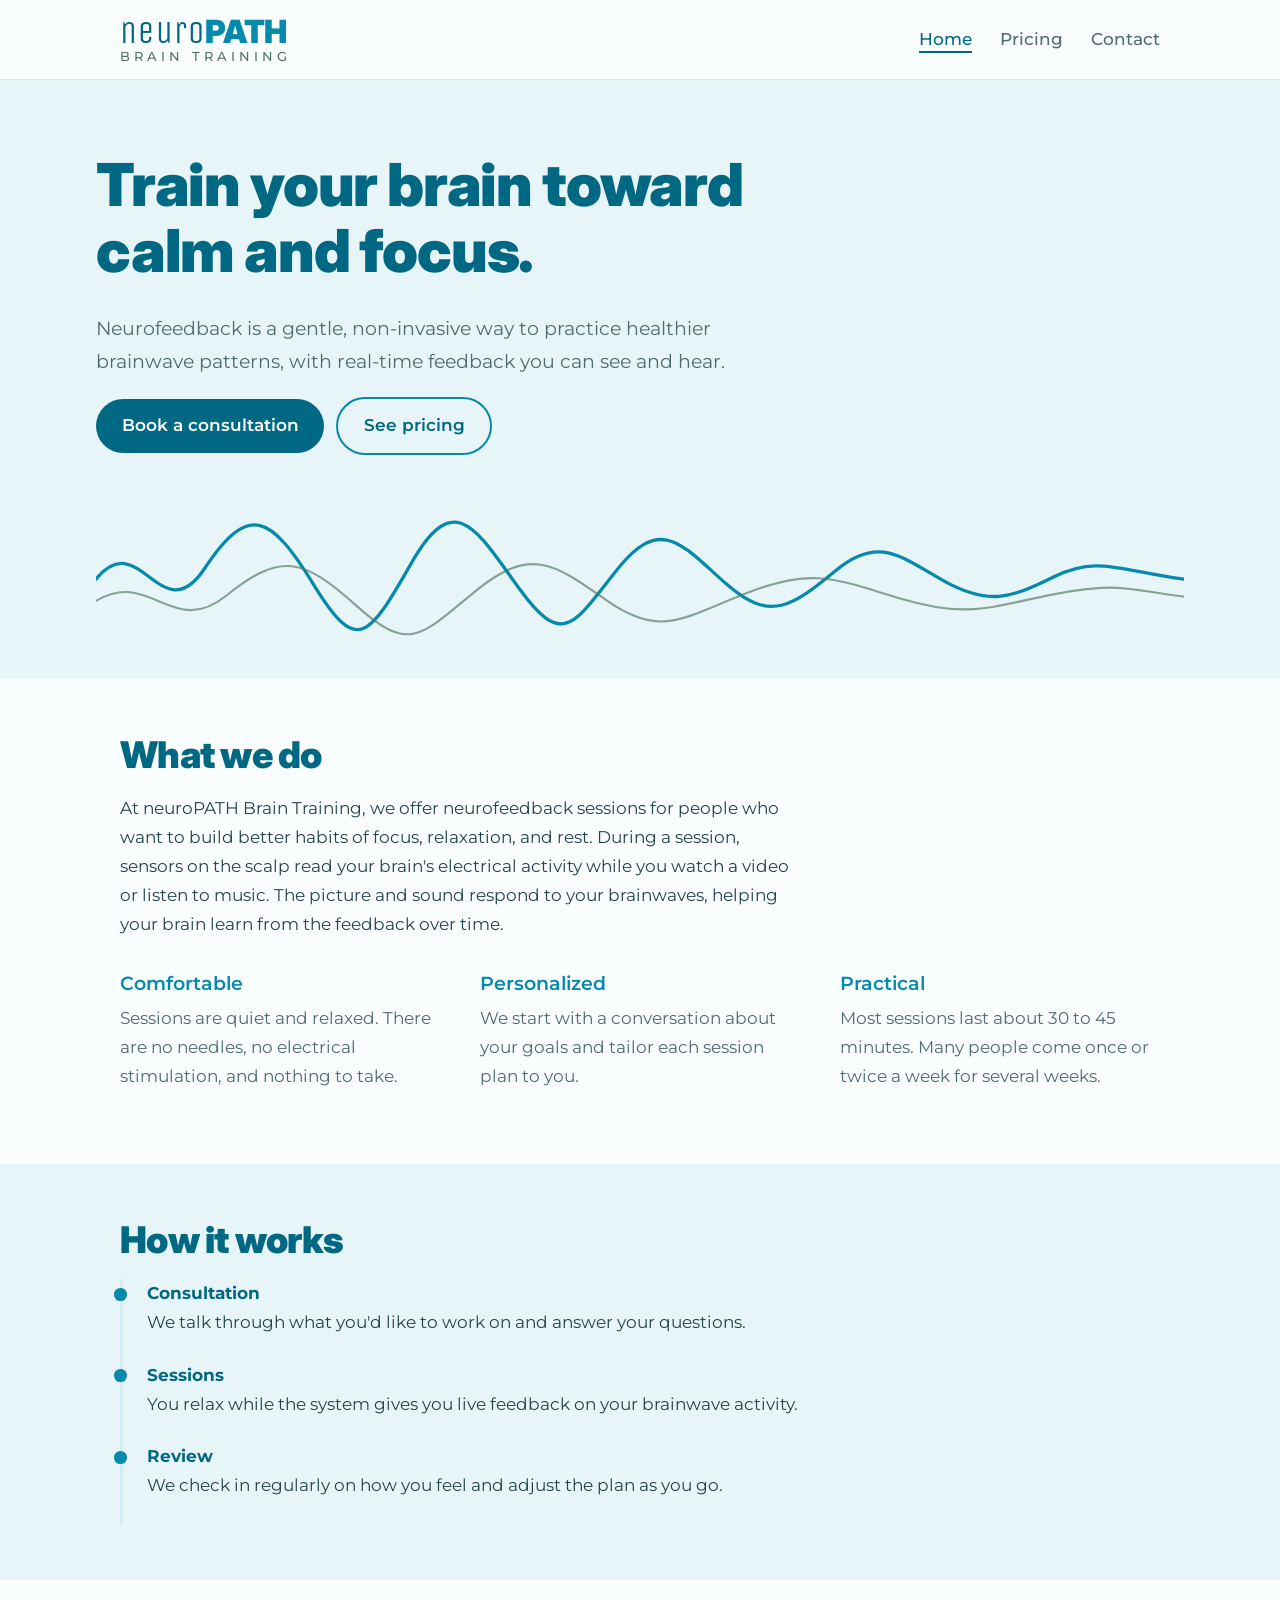
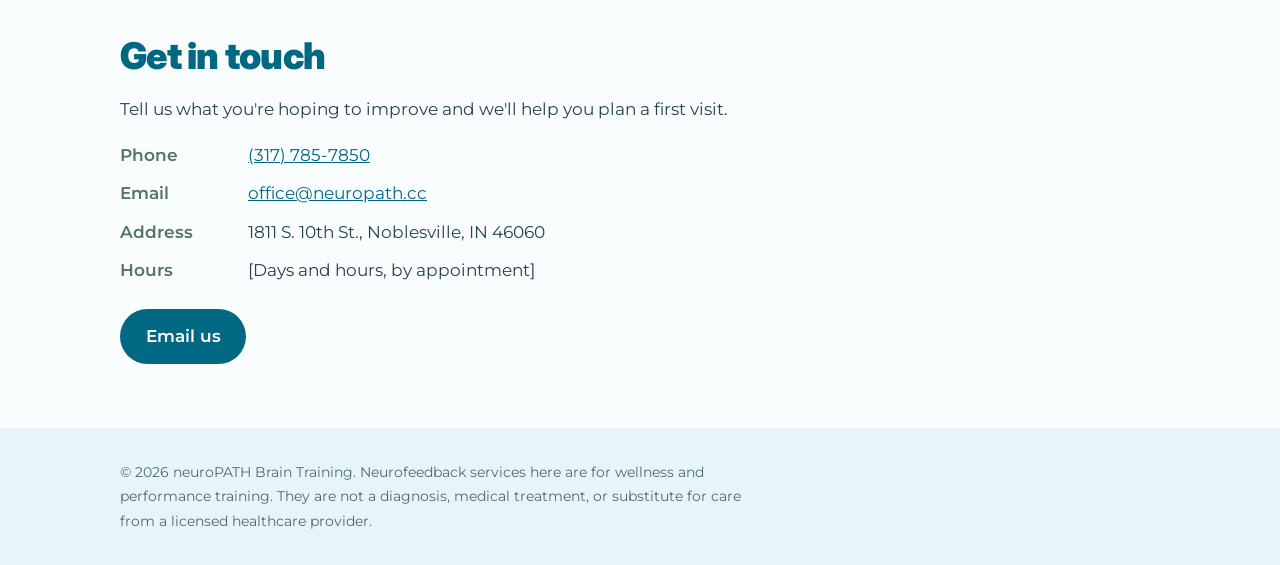
==== index.html @ ed0e98b2 "Initial Site" ====
<!DOCTYPE html>
<html lang="en">
<head>
<meta charset="utf-8">
<meta name="viewport" content="width=device-width, initial-scale=1">
<title>neuroPATH Brain Training | Neurofeedback Wellness</title>
<meta name="description" content="Neurofeedback wellness sessions that help you train focus, calm, and balance. Book a free consultation.">
<link rel="preconnect" href="https://fonts.googleapis.com">
<link rel="preconnect" href="https://fonts.gstatic.com" crossorigin>
<link href="https://fonts.googleapis.com/css2?family=Inter:wght@900&family=Montserrat:wght@400;500;600&family=Unica+One&display=swap" rel="stylesheet">
<link rel="stylesheet" href="style.css">
</head>
<body>
<header class="site">
  <div class="wrap">
    <a class="brand" href="index.html" aria-label="neuroPATH Brain Training, home"><span class="mark"><span class="neuro">neuro</span><span class="path">PATH</span></span><span class="sub">BRAIN TRAINING</span></a>
    <nav aria-label="Main">
      <a href="index.html" aria-current="page">Home</a>
      <a href="pricing.html">Pricing</a>
      <a href="#contact">Contact</a>
    </nav>
  </div>
</header>

<main>
  <div class="hero-band"><div class="wrap hero">
    <h1>Train your brain toward calm and focus.</h1>
    <p class="lead">Neurofeedback is a gentle, non-invasive way to practice healthier brainwave patterns, with real-time feedback you can see and hear.</p>
    <p><a class="btn" href="#contact">Book a consultation</a><a class="btn ghost" href="pricing.html">See pricing</a></p>
    <svg class="wave" viewBox="0 0 1000 140" role="img" aria-label="Illustration of brainwave signals settling into a steady rhythm" preserveAspectRatio="none">
      <path class="w1" d="M0 70 C40 20 60 120 100 60 S160 10 200 75 S250 125 290 55 S350 25 390 80 S440 110 480 60 S540 40 580 75 S640 95 680 62 S740 50 780 72 S840 88 880 68 S940 62 1000 70"/>
      <path class="w2" d="M0 90 C50 60 70 125 120 85 S190 50 240 95 S300 120 350 80 S420 55 470 90 S540 105 600 82 S680 70 740 88 S820 96 880 84 S950 80 1000 86"/>
    </svg>
  </div></div>

  <section id="about">
    <div class="wrap">
      <h2>What we do</h2>
      <p>At neuroPATH Brain Training, we offer neurofeedback sessions for people who want to build better habits of focus, relaxation, and rest. During a session, sensors on the scalp read your brain's electrical activity while you watch a video or listen to music. The picture and sound respond to your brainwaves, helping your brain learn from the feedback over time.</p>
      <div class="cols">
        <div><h3>Comfortable</h3><p>Sessions are quiet and relaxed. There are no needles, no electrical stimulation, and nothing to take.</p></div>
        <div><h3>Personalized</h3><p>We start with a conversation about your goals and tailor each session plan to you.</p></div>
        <div><h3>Practical</h3><p>Most sessions last about 30 to 45 minutes. Many people come once or twice a week for several weeks.</p></div>
      </div>
    </div>
  </section>

  <section class="band" id="how">
    <div class="wrap">
      <h2>How it works</h2>
      <ol class="steps">
        <li><strong>Consultation</strong>We talk through what you'd like to work on and answer your questions.</li>
        <li><strong>Sessions</strong>You relax while the system gives you live feedback on your brainwave activity.</li>
        <li><strong>Review</strong>We check in regularly on how you feel and adjust the plan as you go.</li>
      </ol>
    </div>
  </section>

  <section class="contact" id="contact">
    <div class="wrap">
      <h2>Get in touch</h2>
      <p>Tell us what you're hoping to improve and we'll help you plan a first visit.</p>
      <dl>
        <dt>Phone</dt><dd><a href="tel:+13177857850">(317) 785-7850</a></dd>
        <dt>Email</dt><dd><a href="mailto:office@neuropath.cc">office@neuropath.cc </a></dd>
        <dt>Address</dt><dd>1811 S. 10th St., Noblesville, IN 46060</dd>
        <dt>Hours</dt><dd>[Days and hours, by appointment]</dd>
      </dl>
      <a class="btn" href="mailto:office@neuropath.cc?subject=Consultation%20request">Email us</a>
    </div>
  </section>
</main>

<footer class="site">
  <div class="wrap">
    <p>&copy; <span id="yr">2026</span> neuroPATH Brain Training. Neurofeedback services here are for wellness and performance training. They are not a diagnosis, medical treatment, or substitute for care from a licensed healthcare provider.</p>
  </div>
</footer>
<script>
document.getElementById('yr').textContent=new Date().getFullYear();
// Stretch "Brain Training" so it spans the full width of the neuroPATH wordmark
function fitTagline(){
  var m=document.querySelector('.brand .mark'),s=document.querySelector('.brand .sub');
  if(!m||!s)return;
  s.style.letterSpacing='0';s.style.marginRight='0';
  var gap=m.getBoundingClientRect().width-s.getBoundingClientRect().width;
  var ls=Math.max(0,gap/(s.textContent.length-1));
  s.style.letterSpacing=ls+'px';s.style.marginRight=(-ls)+'px';
}
fitTagline();
if(document.fonts&&document.fonts.ready)document.fonts.ready.then(fitTagline);
window.addEventListener('load',fitTagline);
</script>
</body>
</html>
---- style.css ----
/* neuroPATH Brain Training — brand colors from CMYK sheet, shown here in lighter tints */
:root{
  --teal:#058AAB;        /* brand bright teal */
  --teal-deep:#006882;   /* brand dark teal */
  --green:#527561;       /* brand green */
  --gray:#B8B8B8;        /* brand gray */
  --paper:#FAFDFE;       /* page background: near-white teal tint */
  --mist:#E8F5F8;        /* light teal tint for bands */
  --mist-2:#D3EBF1;      /* slightly deeper tint for borders/lines */
  --ink:#24444D;         /* body text, softened teal-gray */
  --ink-soft:#4F6B73;
  --sans:"Montserrat",system-ui,-apple-system,"Segoe UI",Roboto,sans-serif;
  --heavy:"Inter","Helvetica Neue",Arial,sans-serif;
}
*{box-sizing:border-box}
html{scroll-behavior:smooth}
body{margin:0;background:var(--paper);color:var(--ink);font-family:var(--sans);font-size:1.0625rem;line-height:1.7}
a{color:var(--teal-deep)}
a:focus-visible,.btn:focus-visible{outline:3px solid var(--teal);outline-offset:3px;border-radius:4px}
.wrap{max-width:68rem;margin:0 auto;padding:0 1.5rem}

header.site{background:var(--paper);border-bottom:1px solid var(--mist-2)}
header.site .wrap{display:flex;align-items:center;justify-content:space-between;gap:1rem;padding-top:1rem;padding-bottom:1rem;flex-wrap:wrap}
.brand{text-decoration:none;display:inline-flex;flex-direction:column;line-height:1}
.brand .mark{font-size:2rem;color:var(--teal-deep)}
.brand .neuro{font-family:"Unica One","Arial Narrow",Impact,sans-serif;font-weight:400;letter-spacing:.04em}
.brand .path{font-family:var(--heavy);font-weight:900;letter-spacing:-.01em;color:var(--teal)}
.brand .sub{display:block;align-self:flex-start;white-space:nowrap;font-family:var(--sans);font-size:.8rem;font-weight:500;letter-spacing:.14em;color:var(--green);margin-top:.1rem}
nav a{margin-left:1.5rem;color:var(--ink-soft);text-decoration:none;font-weight:500}
nav a:hover,nav a[aria-current]{color:var(--teal-deep);text-decoration:underline;text-underline-offset:6px;text-decoration-thickness:2px}

h1,h2{font-family:var(--heavy);font-weight:900;line-height:1.1;margin:0 0 .5em;color:var(--teal-deep);letter-spacing:-.02em}
h3{font-family:var(--sans);font-weight:600;line-height:1.25;margin:0 0 .5em;color:var(--teal)}
h1{font-size:clamp(2.2rem,6vw,3.7rem);max-width:18ch}
h2{font-size:clamp(1.7rem,3.5vw,2.3rem)}
h3{font-size:1.2rem}
p{margin:0 0 1em;max-width:62ch}

.hero-band{background:var(--mist)}
.hero{padding:4.5rem 0 1.5rem}
.hero p.lead{font-size:1.2rem;color:var(--ink-soft);max-width:50ch}
.wave{display:block;width:100%;height:auto;margin-top:2.5rem}
.wave path{fill:none;stroke-linecap:round;stroke-linejoin:round}
.wave .w1{stroke:var(--teal);stroke-width:3;stroke-dasharray:2400;stroke-dashoffset:2400;animation:draw 3.2s ease-out forwards}
.wave .w2{stroke:var(--green);stroke-width:2;opacity:.65;stroke-dasharray:2400;stroke-dashoffset:2400;animation:draw 3.8s .3s ease-out forwards}
@keyframes draw{to{stroke-dashoffset:0}}
@media (prefers-reduced-motion:reduce){.wave .w1,.wave .w2{animation:none;stroke-dashoffset:0}html{scroll-behavior:auto}}

.btn{display:inline-block;background:var(--teal-deep);color:#fff;padding:.8rem 1.6rem;border-radius:999px;text-decoration:none;font-weight:600;margin:0 .75rem .5rem 0}
.btn:hover{background:var(--teal)}
.btn.ghost{background:transparent;color:var(--teal-deep);border:2px solid var(--teal)}
.btn.ghost:hover{background:#fff;color:var(--teal-deep)}

section{padding:3.5rem 0}
.band{background:var(--mist)}
.cols{display:grid;grid-template-columns:repeat(auto-fit,minmax(15rem,1fr));gap:2.5rem;margin-top:2rem}
.cols p{color:var(--ink-soft)}
.steps{list-style:none;padding:0;margin:0;max-width:44rem;border-left:3px solid var(--mist-2)}
.steps li{padding:0 0 1.5rem 1.5rem;position:relative}
.steps li::before{content:"";position:absolute;left:-.55rem;top:.55rem;width:.8rem;height:.8rem;border-radius:50%;background:var(--teal)}
.steps strong{display:block;color:var(--teal-deep)}
.contact dl{display:grid;grid-template-columns:7rem 1fr;gap:.6rem 1rem;margin:0 0 1.5rem}
.contact dt{font-weight:600;color:var(--green)}
.contact dd{margin:0}

.prices{margin:0;padding:0;list-style:none;max-width:46rem}
.prices li{display:grid;grid-template-columns:1fr auto;gap:.25rem 1.5rem;padding:1.5rem 0;border-bottom:1px solid var(--mist-2)}
.prices li:first-child{border-top:1px solid var(--mist-2)}
.prices h3{margin:0}
.prices .amt{font-family:var(--heavy);font-weight:900;font-size:1.6rem;color:var(--teal-deep);white-space:nowrap}
.prices p{grid-column:1/-1;margin:0;color:var(--ink-soft)}
.prices .save{color:var(--green);font-weight:600}
.note{font-size:.95rem;color:var(--ink-soft)}

footer.site{background:var(--mist);padding:2rem 0;font-size:.9rem;color:var(--ink-soft)}
footer.site p{max-width:70ch;margin:0}
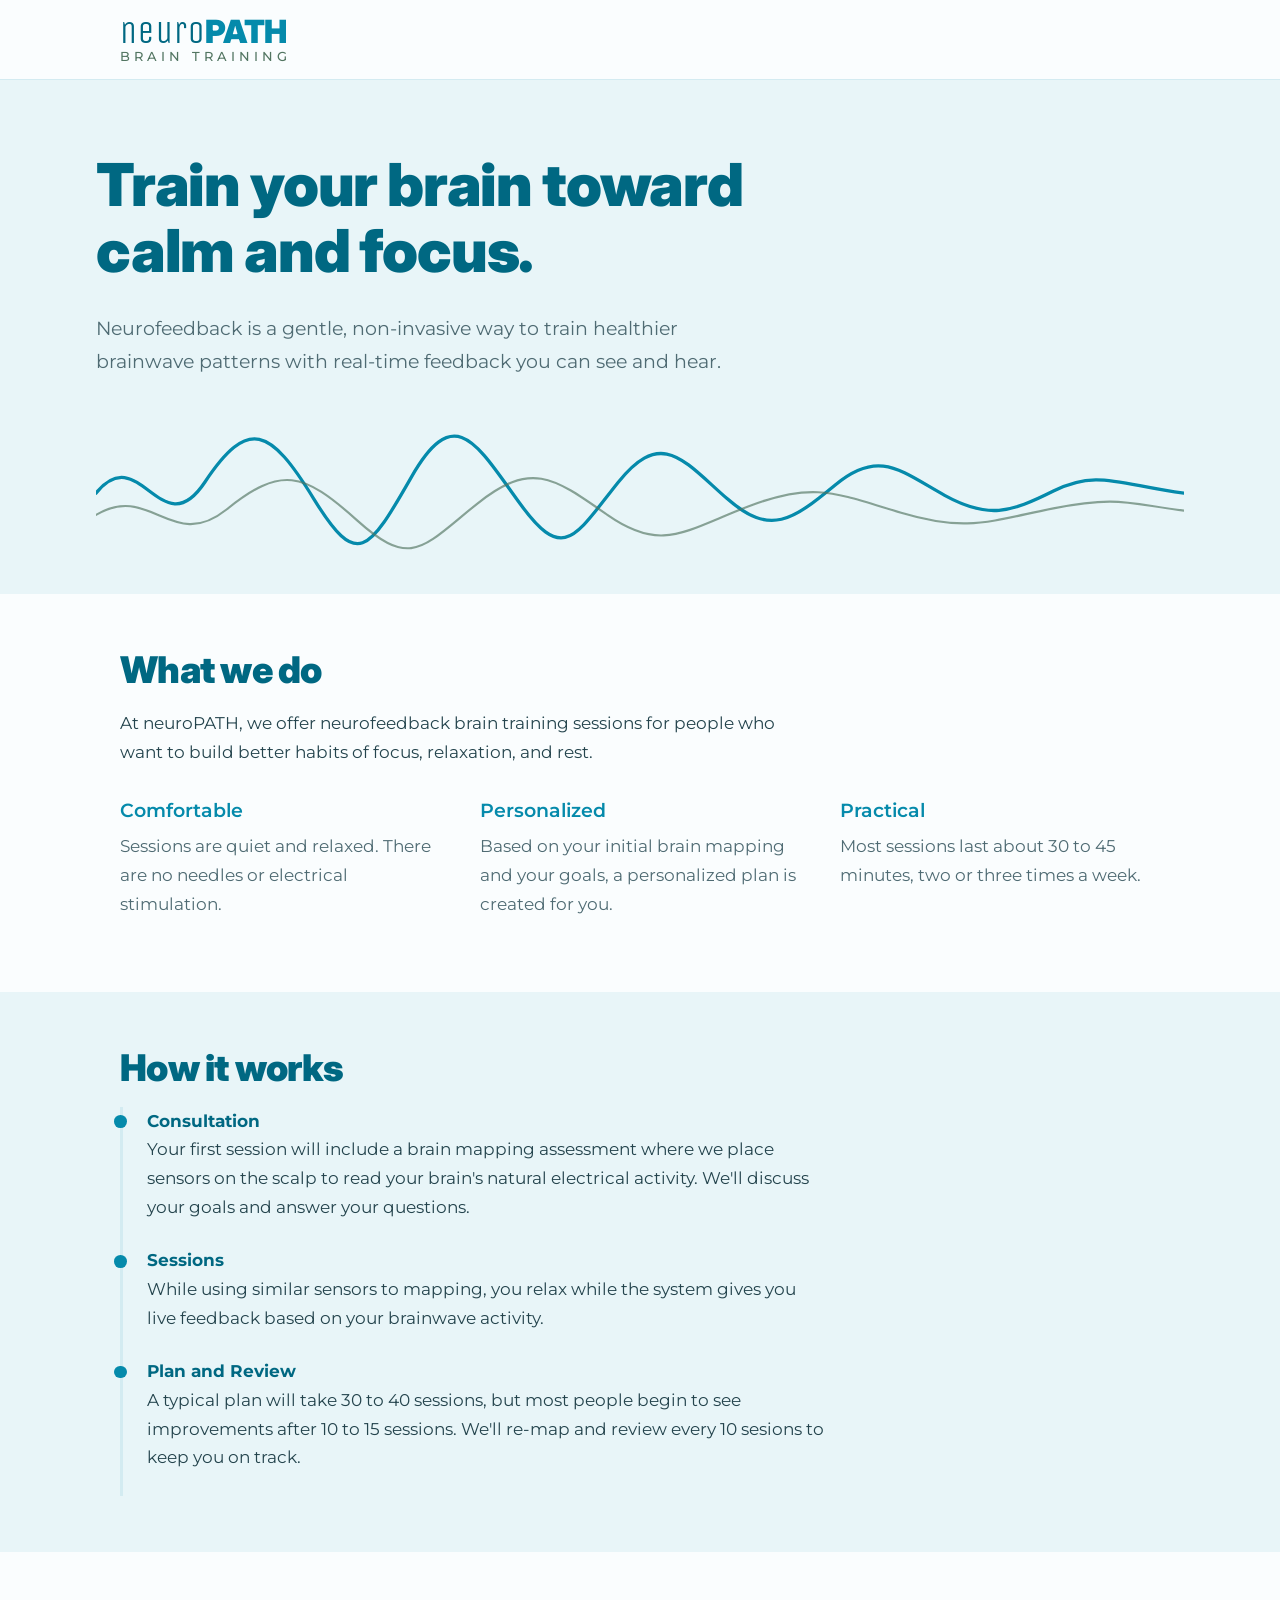
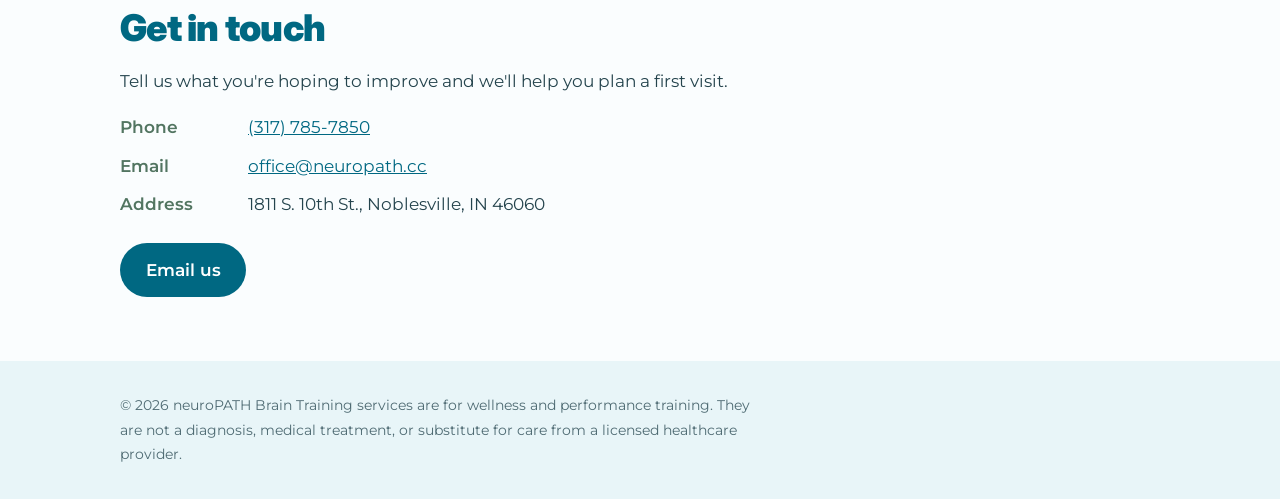
==== commit d7bfa383: "Add SEO tags, sitemap, and robots.txt" ====
--- a/index.html
+++ b/index.html
@@ -3,30 +3,43 @@
 <head>
 <meta charset="utf-8">
 <meta name="viewport" content="width=device-width, initial-scale=1">
-<title>neuroPATH Brain Training | Neurofeedback Wellness</title>
-<meta name="description" content="Neurofeedback wellness sessions that help you train focus, calm, and balance. Book a free consultation.">
+<title>neuroPATH | Neurofeedback Brain Training in Noblesville, IN</title>
+<meta name="description" content="neuroPATH offers neurofeedback wellness sessions in Noblesville, Indiana to help you train focus, calm, and balance.">
+<link rel="canonical" href="https://trainwithneuropath.com/">
 <link rel="preconnect" href="https://fonts.googleapis.com">
 <link rel="preconnect" href="https://fonts.gstatic.com" crossorigin>
 <link href="https://fonts.googleapis.com/css2?family=Inter:wght@900&family=Montserrat:wght@400;500;600&family=Unica+One&display=swap" rel="stylesheet">
 <link rel="stylesheet" href="style.css">
+<script type="application/ld+json">
+  {
+    "@context": "https://schema.org",
+    "@type": "LocalBusiness",
+    "name": "neuroPATH Brain Training",
+    "url": "https://trainwithneuropath.com/",
+    "telephone": "+1-317-785-7850",
+    "email": "office@neuropath.cc",
+    "address": {
+      "@type": "PostalAddress",
+      "streetAddress": "1811 S. 10th St.",
+      "addressLocality": "Noblesville",
+      "addressRegion": "IN",
+      "postalCode": "46060",
+      "addressCountry": "US"
+    }
+  }
+</script>
 </head>
 <body>
 <header class="site">
   <div class="wrap">
     <a class="brand" href="index.html" aria-label="neuroPATH Brain Training, home"><span class="mark"><span class="neuro">neuro</span><span class="path">PATH</span></span><span class="sub">BRAIN TRAINING</span></a>
-    <nav aria-label="Main">
-      <a href="index.html" aria-current="page">Home</a>
-      <a href="pricing.html">Pricing</a>
-      <a href="#contact">Contact</a>
-    </nav>
   </div>
 </header>
 
 <main>
   <div class="hero-band"><div class="wrap hero">
     <h1>Train your brain toward calm and focus.</h1>
-    <p class="lead">Neurofeedback is a gentle, non-invasive way to practice healthier brainwave patterns, with real-time feedback you can see and hear.</p>
-    <p><a class="btn" href="#contact">Book a consultation</a><a class="btn ghost" href="pricing.html">See pricing</a></p>
+    <p class="lead">Neurofeedback is a gentle, non-invasive way to train healthier brainwave patterns with real-time feedback you can see and hear.</p>
     <svg class="wave" viewBox="0 0 1000 140" role="img" aria-label="Illustration of brainwave signals settling into a steady rhythm" preserveAspectRatio="none">
       <path class="w1" d="M0 70 C40 20 60 120 100 60 S160 10 200 75 S250 125 290 55 S350 25 390 80 S440 110 480 60 S540 40 580 75 S640 95 680 62 S740 50 780 72 S840 88 880 68 S940 62 1000 70"/>
       <path class="w2" d="M0 90 C50 60 70 125 120 85 S190 50 240 95 S300 120 350 80 S420 55 470 90 S540 105 600 82 S680 70 740 88 S820 96 880 84 S950 80 1000 86"/>
@@ -36,11 +49,11 @@
   <section id="about">
     <div class="wrap">
       <h2>What we do</h2>
-      <p>At neuroPATH Brain Training, we offer neurofeedback sessions for people who want to build better habits of focus, relaxation, and rest. During a session, sensors on the scalp read your brain's electrical activity while you watch a video or listen to music. The picture and sound respond to your brainwaves, helping your brain learn from the feedback over time.</p>
+      <p>At neuroPATH, we offer neurofeedback brain training sessions for people who want to build better habits of focus, relaxation, and rest.</p>
       <div class="cols">
-        <div><h3>Comfortable</h3><p>Sessions are quiet and relaxed. There are no needles, no electrical stimulation, and nothing to take.</p></div>
-        <div><h3>Personalized</h3><p>We start with a conversation about your goals and tailor each session plan to you.</p></div>
-        <div><h3>Practical</h3><p>Most sessions last about 30 to 45 minutes. Many people come once or twice a week for several weeks.</p></div>
+        <div><h3>Comfortable</h3><p>Sessions are quiet and relaxed. There are no needles or electrical stimulation.</p></div>
+        <div><h3>Personalized</h3><p>Based on your initial brain mapping and your goals, a personalized plan is created for you.</p></div>
+        <div><h3>Practical</h3><p>Most sessions last about 30 to 45 minutes, two or three times a week.</p></div>
       </div>
     </div>
   </section>
@@ -49,9 +62,9 @@
     <div class="wrap">
       <h2>How it works</h2>
       <ol class="steps">
-        <li><strong>Consultation</strong>We talk through what you'd like to work on and answer your questions.</li>
-        <li><strong>Sessions</strong>You relax while the system gives you live feedback on your brainwave activity.</li>
-        <li><strong>Review</strong>We check in regularly on how you feel and adjust the plan as you go.</li>
+        <li><strong>Consultation</strong>Your first session will include a brain mapping assessment where we place sensors on the scalp to read your brain's natural electrical activity. We'll discuss your goals and answer your questions.</li>
+        <li><strong>Sessions</strong>While using similar sensors to mapping, you relax while the system gives you live feedback based on your brainwave activity.</li>
+        <li><strong>Plan and Review</strong>A typical plan will take 30 to 40 sessions, but most people begin to see improvements after 10 to 15 sessions. We'll re-map and review every 10 sesions to keep you on track.</li>
       </ol>
     </div>
   </section>
@@ -64,7 +77,6 @@
         <dt>Phone</dt><dd><a href="tel:+13177857850">(317) 785-7850</a></dd>
         <dt>Email</dt><dd><a href="mailto:office@neuropath.cc">office@neuropath.cc </a></dd>
         <dt>Address</dt><dd>1811 S. 10th St., Noblesville, IN 46060</dd>
-        <dt>Hours</dt><dd>[Days and hours, by appointment]</dd>
       </dl>
       <a class="btn" href="mailto:office@neuropath.cc?subject=Consultation%20request">Email us</a>
     </div>
@@ -73,7 +85,7 @@
 
 <footer class="site">
   <div class="wrap">
-    <p>&copy; <span id="yr">2026</span> neuroPATH Brain Training. Neurofeedback services here are for wellness and performance training. They are not a diagnosis, medical treatment, or substitute for care from a licensed healthcare provider.</p>
+    <p>&copy; <span id="yr">2026</span> neuroPATH Brain Training services are for wellness and performance training. They are not a diagnosis, medical treatment, or substitute for care from a licensed healthcare provider.</p>
   </div>
 </footer>
 <script>
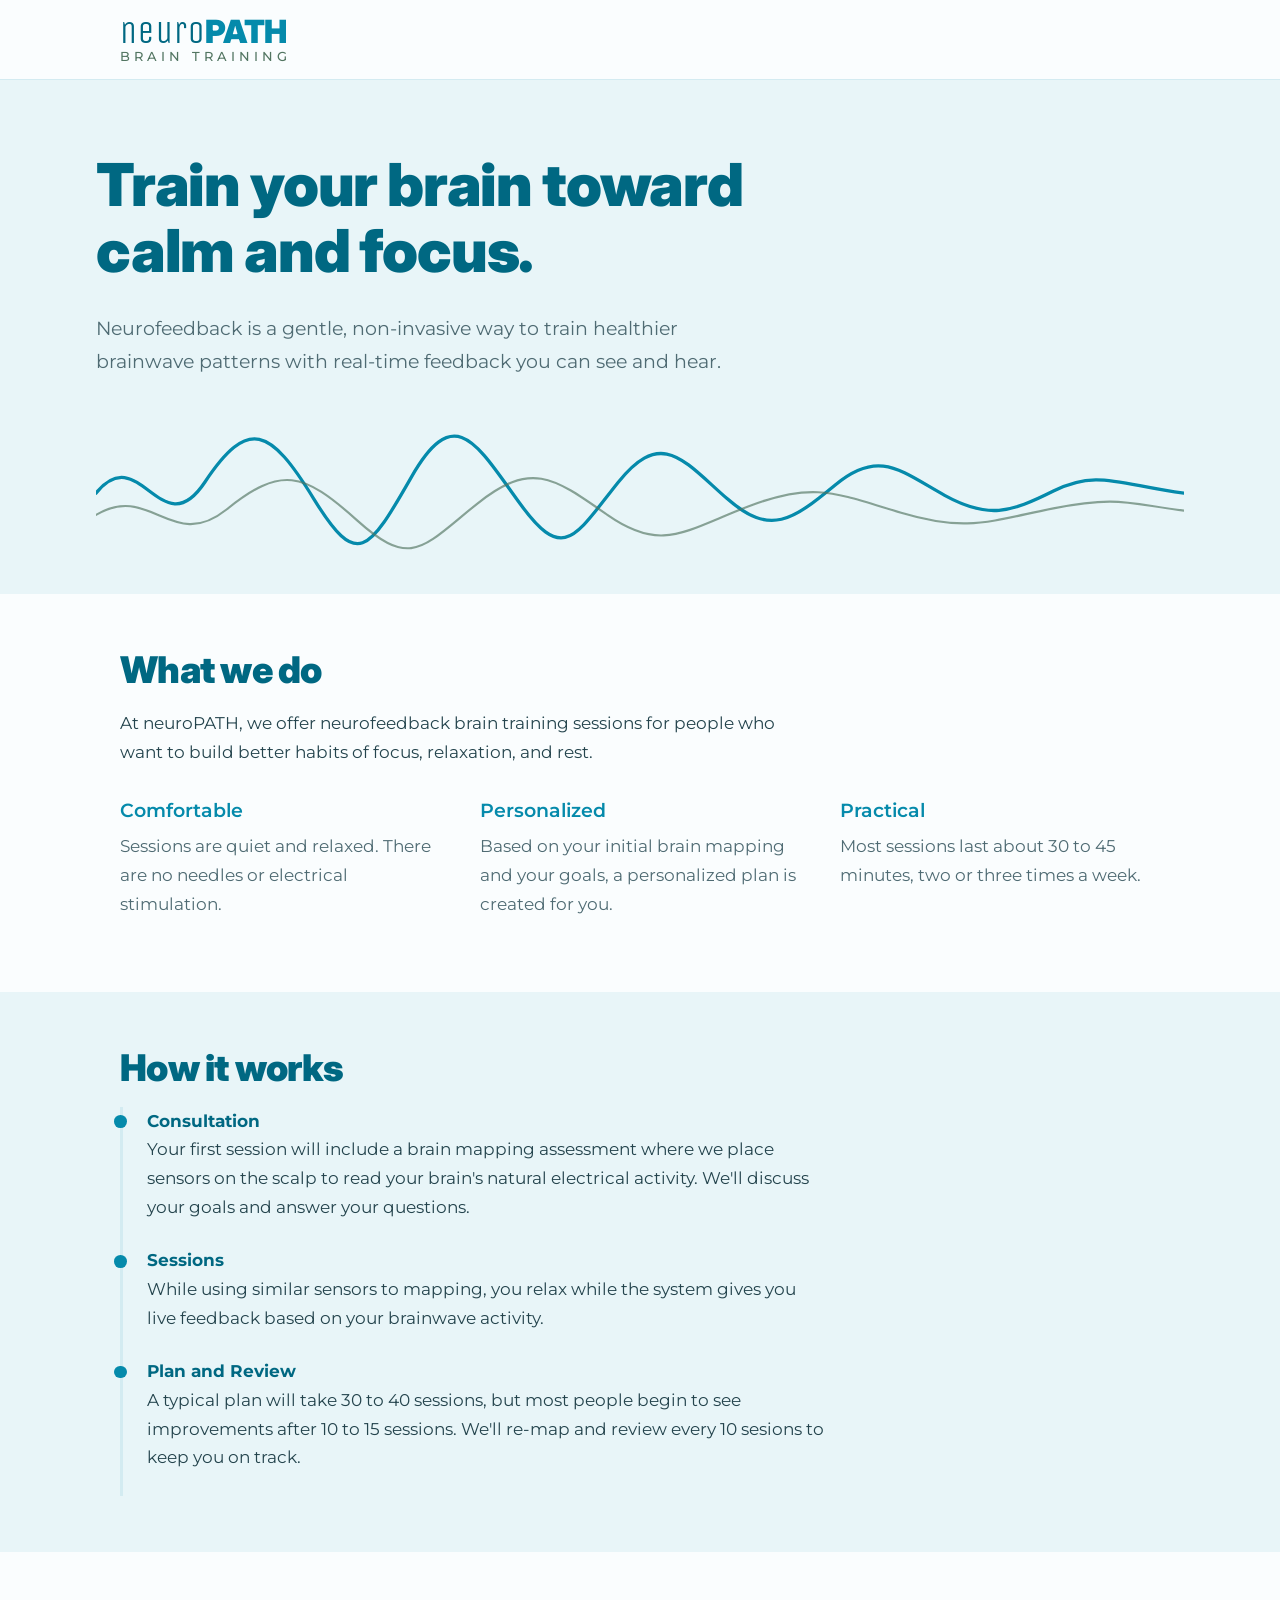
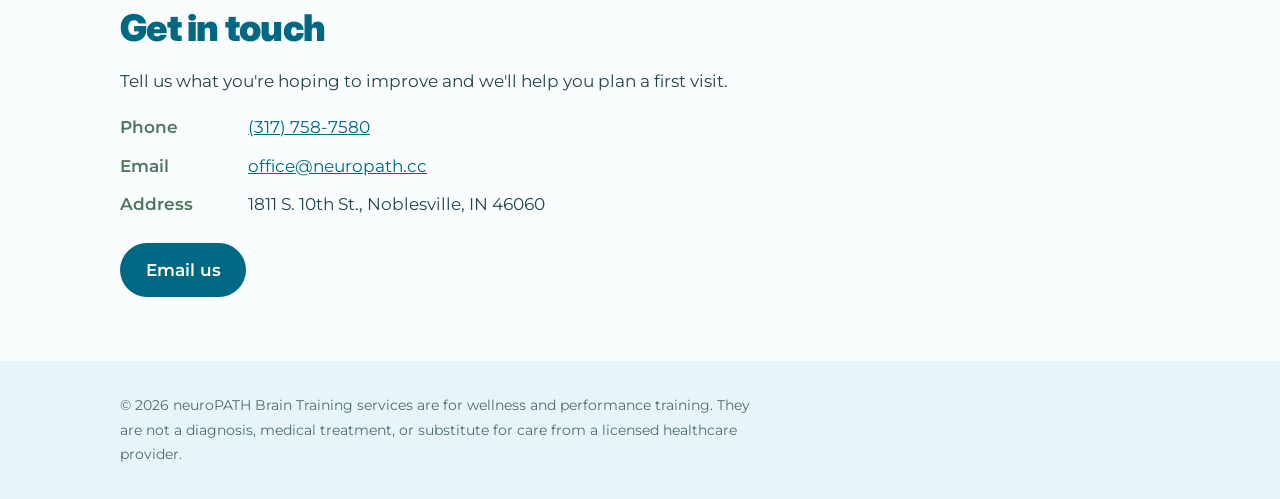
==== commit a575e4d0: "Update phone number in contact section" ====
--- a/index.html
+++ b/index.html
@@ -74,7 +74,7 @@
       <h2>Get in touch</h2>
       <p>Tell us what you're hoping to improve and we'll help you plan a first visit.</p>
       <dl>
-        <dt>Phone</dt><dd><a href="tel:+13177857850">(317) 785-7850</a></dd>
+        <dt>Phone</dt><dd><a href="tel:+13177857850">(317) 758-7580</a></dd>
         <dt>Email</dt><dd><a href="mailto:office@neuropath.cc">office@neuropath.cc </a></dd>
         <dt>Address</dt><dd>1811 S. 10th St., Noblesville, IN 46060</dd>
       </dl>
